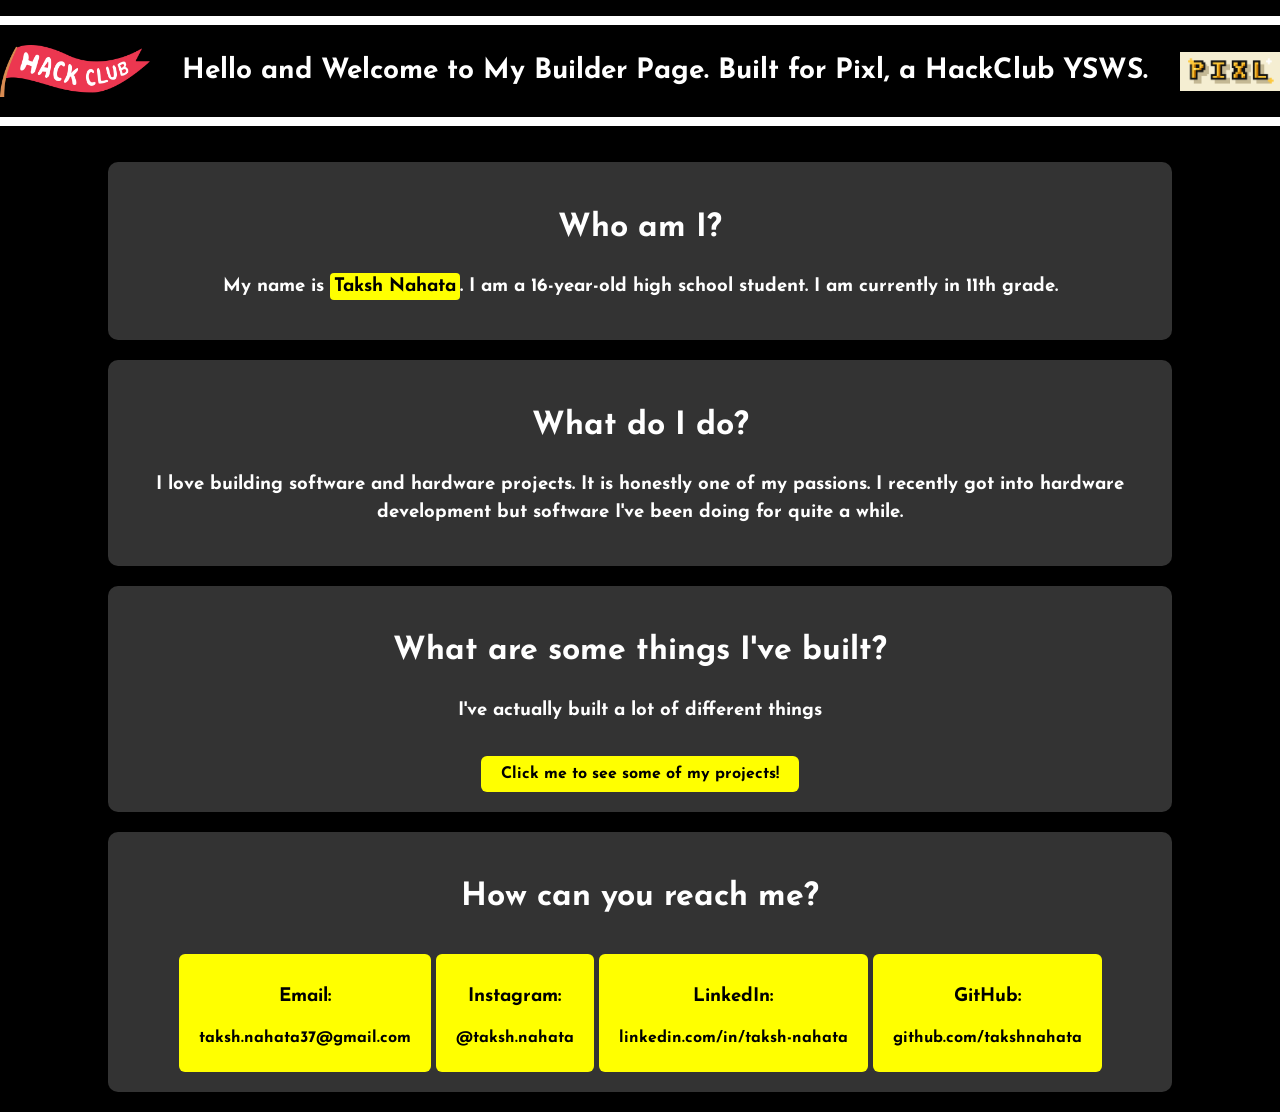
==== index.html @ 5c0de2f2 "just set up the home page with the majority of the components on it. It still needs to be styled bet" ====
<!DOCTYPE html>
<html lang="en">
<head>
    <meta charset="UTF-8">
    <meta name="viewport" content="width=device-width, initial-scale=1.0">
    <title>Taksh Nahata's Builder Page</title>
    <link rel="stylesheet" href="styles.css">
    <!-- fonts and stuff -->
    <link rel="preconnect" href="https://fonts.googleapis.com">
    <link rel="preconnect" href="https://fonts.gstatic.com" crossorigin>
    <link href="https://fonts.googleapis.com/css2?family=Josefin+Sans:ital,wght@0,100..700;1,100..700&display=swap" rel="stylesheet">
</head>
<body class="josefin-sans-builderpage"> <!-- using this font and just calling that class -->
    /* header formatting and setup */
    <div class="line"></div>
    <div class="header">
        <img src="assets/hackclub.png" alt="Hack Club Logo" class="hackclub-logo" style="width: 150px; height: auto;">
        <h2>Hello and Welcome to My Builder Page. Built for Pixl, a HackClub YSWS.</h2>
        <img src="assets/pixl.png" alt="Pixl Logo" class="pixl-logo" style="width: 100px; height: auto;">
    </div>
    <div class="line"></div>

    /* starts qa cards */
    <div class="qa left">
        <h1>Who am I?</h1>
        <h3>My name is <mark>Taksh Nahata</mark>. I am a 16-year-old high school student. I am currently in 11th grade.</h3>
    </div>
    <div class="qa right">
        <h1>What do I do?</h1>
        <h3>I love building software and hardware projects. It is honestly one of my passions. I recently got into hardware development but software I've been doing for quite a while.</h3>
    </div>
    <div class="qa left">
        <h1>What are some things I've built?</h1>
        <h3>I've actually built a lot of different things</h3>
        <a href="projects.html">Click me to see some of my projects!</a>
    </div>
    <div class="qa right">
        <h1>How can you reach me?</h1>
        <div class="socials">
            <a href="mailto:taksh.nahata37@gmail.com">
                <h3 class="card">Email:</h3>
                <p>taksh.nahata37@gmail.com</p>
            </a>
            <a href="https://www.instagram.com/taksh.nahata">
                <h3 class="card">Instagram:</h3>
                <p>@taksh.nahata</p>
            </a>
            <a href="https://www.linkedin.com/in/taksh-nahata">
                <h3 class="card">LinkedIn:</h3>
                <p>linkedin.com/in/taksh-nahata</p>
            </a>
            <a href="https://github.com/taksh-nahata">
                <h3 class="card">GitHub:</h3>
                <p>github.com/takshnahata</p>
            </a>
        </div>
    </div>
</body>
</html>
---- styles.css ----
/* custom font. clean and sleak */
.josefin-sans-builderpage {
  font-family: "Josefin Sans", sans-serif;
  font-optical-sizing: auto;
  font-weight: 400;
  font-style: normal;
}

/* establishing background color */
body {
    margin: 0;
    padding: 0;
    background-color: #000;
}

mark {
    background-color: #ff0;
    color: #000;
    padding: 4px 4px;
    border-radius: 4px;
}

/* header styles */
.header {
    display: flex;
    align-items: center;
    justify-content: space-between;
    gap: 20px;
    margin: 20px 0;
}
.header h2 {
    text-align: center;
    flex: 1;
    margin: 0;
}

.qa.left {
    background-color: #333;
    padding: 20px;
    margin: 20px auto;
    width: 80%;
    border-radius: 10px;
    text-align: center;
    animation: slideInLeft 1s ease-out forwards;
}

.qa.right {
    background-color: #333;
    padding: 20px;
    margin: 20px auto;
    width: 80%;
    border-radius: 10px;
    text-align: center;
    animation: slideInRight 1s ease-out forwards;
}

/* buttons and link cards style set */
.qa a {
    display: inline-block;
    margin-top: 12px;
    padding: 10px 20px;
    background-color: #ff0;
    color: #000;
    text-decoration: none;
    border-radius: 6px;
    font-weight: bold;
    transition: transform 0.2s ease, background-color 0.2s ease;
}

.qa a:hover {
    transform: scale(1.05);
    background-color: #fff;
}

h1, h2, h3 {
    color: #fff;
    text-align: center;
    line-height: 1.5;
}

h3.card {
    color: black;
}

h2 {
    font-size: 1.75em;
    margin: 20px 0;
}

/* line at the top that goes with header */
.line {
    width: 100%;
    height: 1px;
    padding: 4px;
    background: #fff;
    animation: lineAnimation 2s linear forwards;
}

/* animation for the line */
@keyframes lineAnimation {
    0% {
        transform: scaleX(0);
        transform-origin: left;
    }
    100% {
        transform: scaleX(1);
        transform-origin: left;
    }
}

/* qa card animations */
@keyframes slideInLeft {
    0% {
        transform: translateX(-100%) rotateX(-180deg);
        opacity: 0;
    }
    100% {
        transform: translateX(0) rotateX(0deg);
        opacity: 1;
    }
}

@keyframes slideInRight {
    0% {
        transform: translateX(100%) rotateX(180deg);
        opacity: 0;
    }
    100% {
        transform: translateX(0) rotateX(0deg);
        opacity: 1;
    }
}
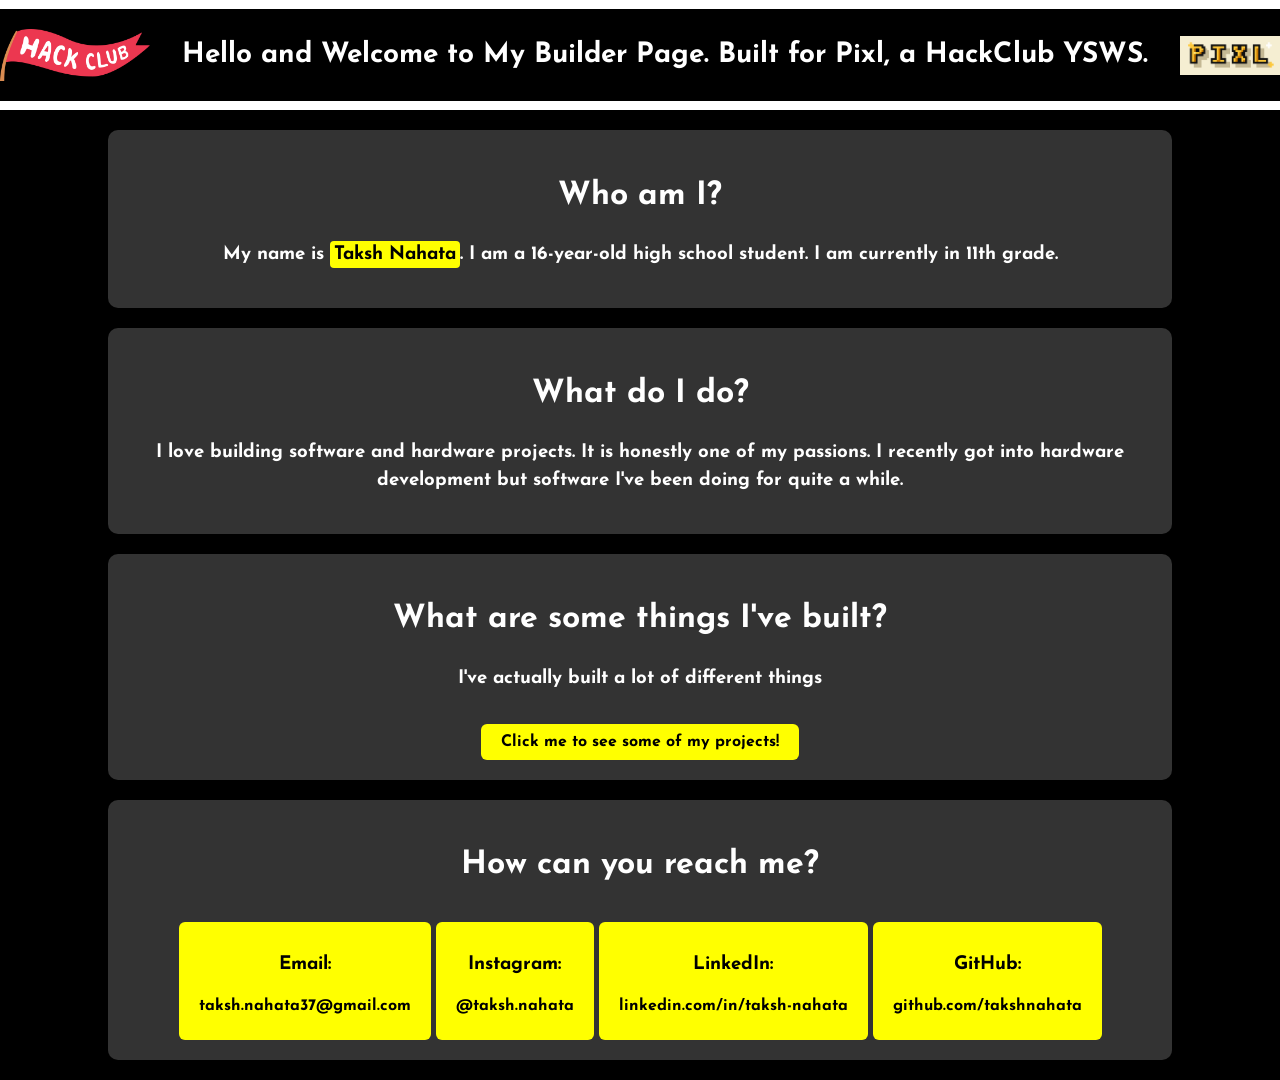
==== commit a3eeed78: "finished projects page pretty much." ====
--- a/index.html
+++ b/index.html
@@ -11,16 +11,17 @@
     <link href="https://fonts.googleapis.com/css2?family=Josefin+Sans:ital,wght@0,100..700;1,100..700&display=swap" rel="stylesheet">
 </head>
 <body class="josefin-sans-builderpage"> <!-- using this font and just calling that class -->
-    /* header formatting and setup */
+    <!-- header formatting and setup -->
     <div class="line"></div>
     <div class="header">
         <img src="assets/hackclub.png" alt="Hack Club Logo" class="hackclub-logo" style="width: 150px; height: auto;">
         <h2>Hello and Welcome to My Builder Page. Built for Pixl, a HackClub YSWS.</h2>
+        
         <img src="assets/pixl.png" alt="Pixl Logo" class="pixl-logo" style="width: 100px; height: auto;">
     </div>
     <div class="line"></div>
 
-    /* starts qa cards */
+    <!-- qa cards start -->
     <div class="qa left">
         <h1>Who am I?</h1>
         <h3>My name is <mark>Taksh Nahata</mark>. I am a 16-year-old high school student. I am currently in 11th grade.</h3>
@@ -34,6 +35,7 @@
         <h3>I've actually built a lot of different things</h3>
         <a href="projects.html">Click me to see some of my projects!</a>
     </div>
+    <!-- socials and links on a qa card as well -->
     <div class="qa right">
         <h1>How can you reach me?</h1>
         <div class="socials">
--- a/styles.css
+++ b/styles.css
@@ -12,6 +12,7 @@
     margin: 0;
     padding: 0;
     background-color: #000;
+    text-align: center;
 }
 
 mark {
@@ -73,6 +74,23 @@
     background-color: #fff;
 }
 
+a {
+    display: inline-block;
+    margin-top: 12px;
+    padding: 10px 20px;
+    background-color: red;
+    color: black;
+    text-decoration: none;
+    border-radius: 6px;
+    font-weight: bold;
+    transition: transform 0.2s ease, background-color 0.2s ease;
+}
+
+a:hover {
+    transform: scale(1.05);
+    background-color: white;
+}
+
 h1, h2, h3 {
     color: #fff;
     text-align: center;
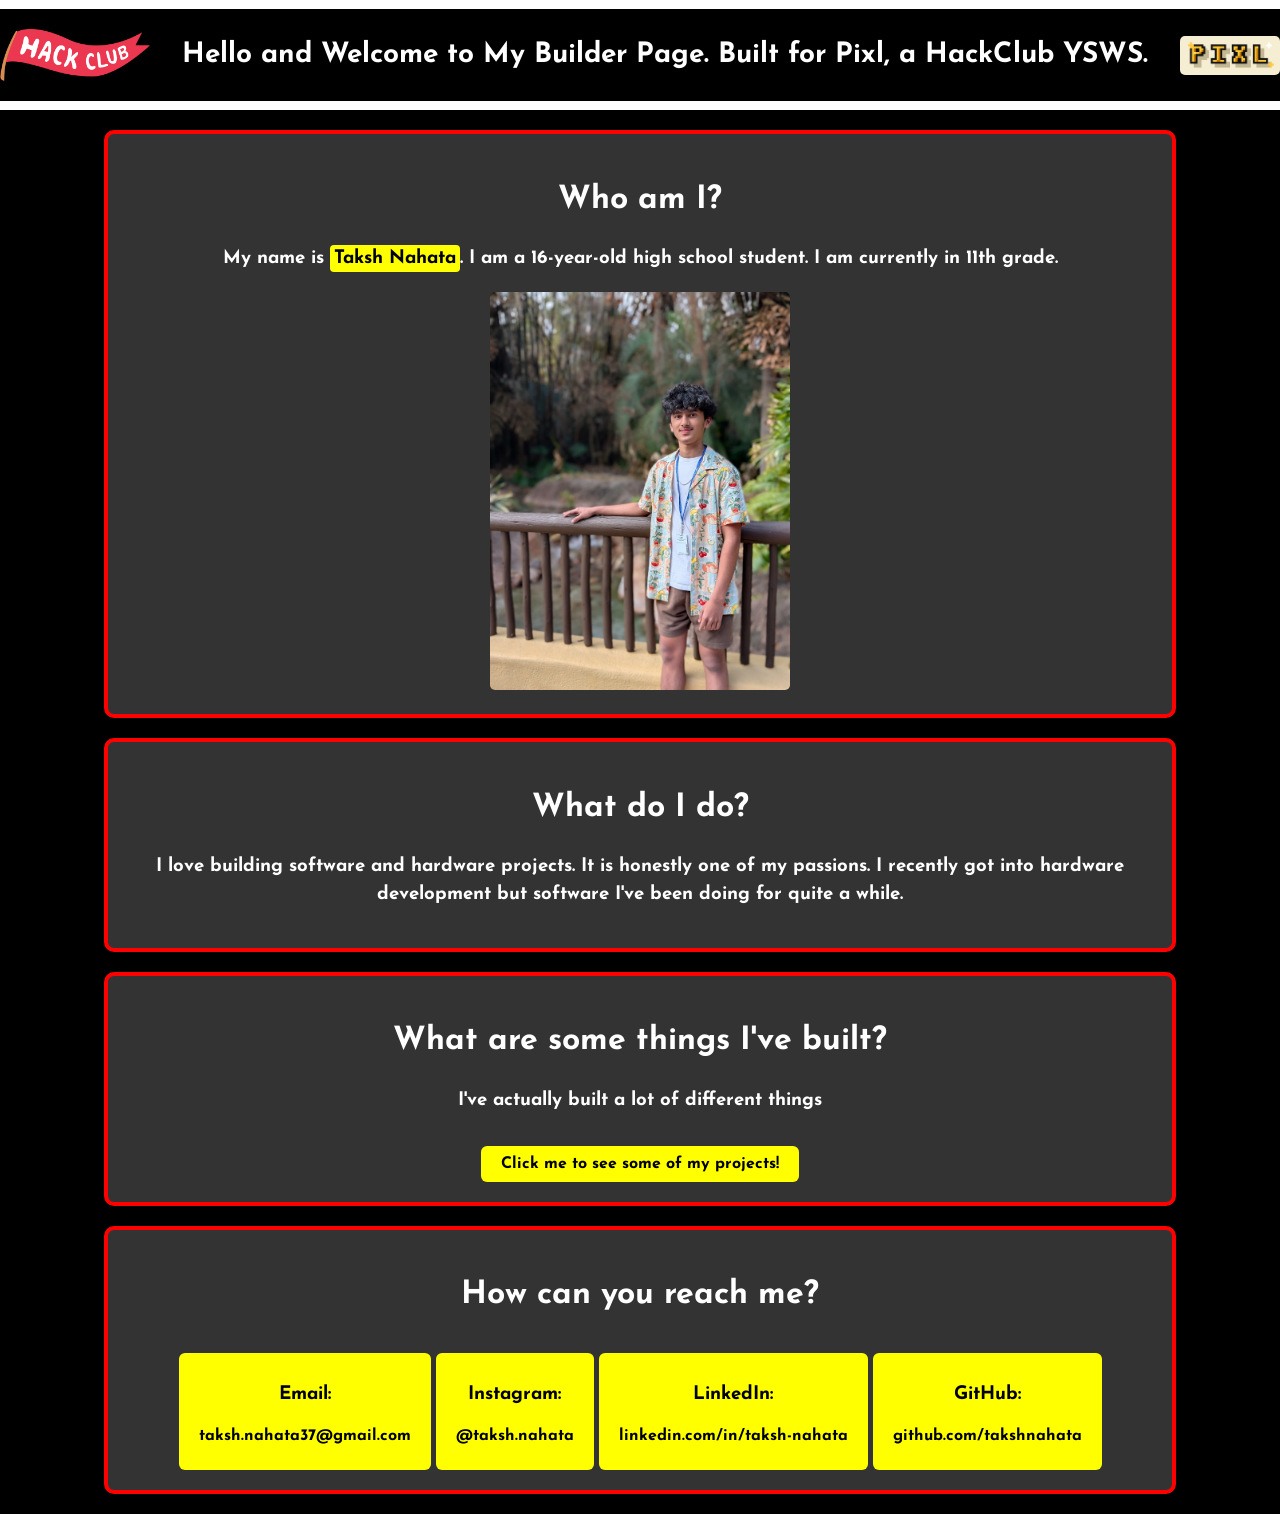
==== commit dbd49c0d: "added sm animations. fixed sm small issues. added readme. added a picture of me. added some gifs to " ====
--- a/index.html
+++ b/index.html
@@ -16,27 +16,27 @@
     <div class="header">
         <img src="assets/hackclub.png" alt="Hack Club Logo" class="hackclub-logo" style="width: 150px; height: auto;">
         <h2>Hello and Welcome to My Builder Page. Built for Pixl, a HackClub YSWS.</h2>
-        
         <img src="assets/pixl.png" alt="Pixl Logo" class="pixl-logo" style="width: 100px; height: auto;">
     </div>
     <div class="line"></div>
 
     <!-- qa cards start -->
-    <div class="qa left">
+    <div class="qa left" style="animation-delay: 0.3s;">
         <h1>Who am I?</h1>
         <h3>My name is <mark>Taksh Nahata</mark>. I am a 16-year-old high school student. I am currently in 11th grade.</h3>
+        <img src="assets/me.png" style="width: 300px; height: auto;">
     </div>
-    <div class="qa right">
+    <div class="qa right" style="animation-delay: 0.6s;">
         <h1>What do I do?</h1>
         <h3>I love building software and hardware projects. It is honestly one of my passions. I recently got into hardware development but software I've been doing for quite a while.</h3>
     </div>
-    <div class="qa left">
+    <div class="qa left" style="animation-delay: 0.9s;">
         <h1>What are some things I've built?</h1>
         <h3>I've actually built a lot of different things</h3>
         <a href="projects.html">Click me to see some of my projects!</a>
     </div>
     <!-- socials and links on a qa card as well -->
-    <div class="qa right">
+    <div class="qa right" style="animation-delay: 1.2s;">
         <h1>How can you reach me?</h1>
         <div class="socials">
             <a href="mailto:taksh.nahata37@gmail.com">
--- a/styles.css
+++ b/styles.css
@@ -43,7 +43,7 @@
     width: 80%;
     border-radius: 10px;
     text-align: center;
-    animation: slideInLeft 1s ease-out forwards;
+    animation: slideInLeft 1s ease-out both;
 }
 
 .qa.right {
@@ -53,7 +53,18 @@
     width: 80%;
     border-radius: 10px;
     text-align: center;
-    animation: slideInRight 1s ease-out forwards;
+    animation: slideInRight 1s ease-out both;
+}
+
+/* hover animations for qa boxes */
+.qa.left, .qa.right {
+    border: 4px solid red;
+    transition: transform 0.2s ease, box-shadow 0.2s ease;
+}
+
+.qa.left:hover, .qa.right:hover {
+    transform: translateY(-4px);
+    box-shadow: 0 4px 20px red;
 }
 
 /* buttons and link cards style set */
@@ -72,6 +83,16 @@
 .qa a:hover {
     transform: scale(1.05);
     background-color: #fff;
+}
+
+img, video {
+    border-radius: 5px;
+    transition: transform 0.2s ease, box-shadow 0.2s ease;
+}
+
+img:hover, video:hover {
+    transform: translateY(-5px);
+    box-shadow: 0 8px 20px gray;
 }
 
 a {
